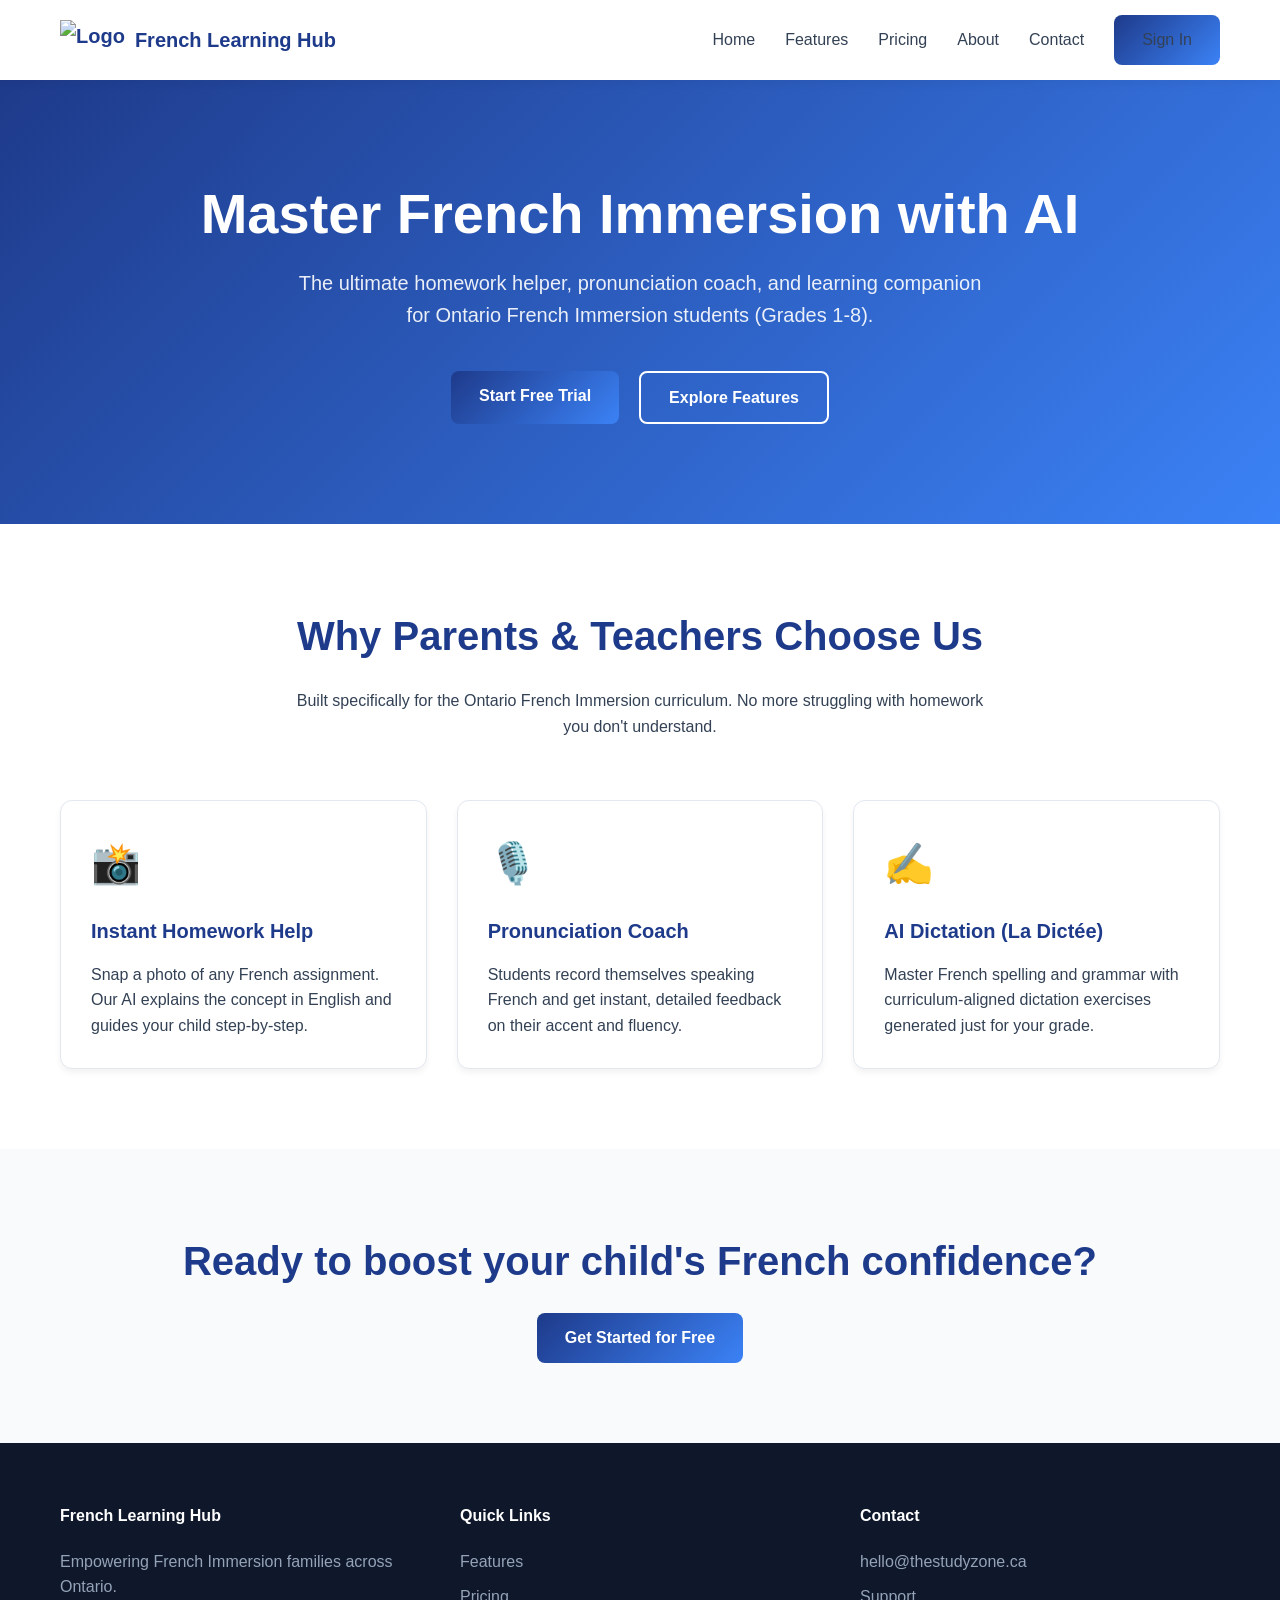
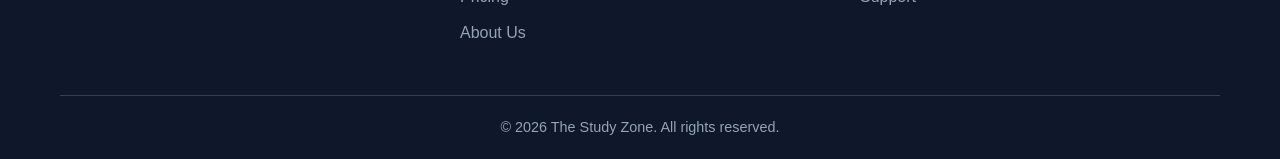
==== public/index.html @ 21591add "Create index.html" ====
<!DOCTYPE html>
<html lang="en">
<head>
    <meta charset="UTF-8">
    <meta name="viewport" content="width=device-width, initial-scale=1.0">
    <title>French Learning Hub | AI French Tutor for Ontario French Immersion | The Study Zone</title>
    <meta name="description" content="Ontario's #1 AI-powered French tutor for French Immersion students in Brampton, Mississauga, Caledon & GTA. Homework help, pronunciation practice, daily quizzes.">
    <link rel="stylesheet" href="css/style.css">
</head>
<body>
    <nav class="navbar">
        <div class="nav-container">
            <a href="index.html" class="logo">
                <img src="logo.png" alt="Logo"> French Learning Hub
            </a>
            <div class="hamburger"><span></span><span></span><span></span></div>
            <ul class="nav-links">
                <li><a href="index.html">Home</a></li>
                <li><a href="features.html">Features</a></li>
                <li><a href="pricing.html">Pricing</a></li>
                <li><a href="about.html">About</a></li>
                <li><a href="contact.html">Contact</a></li>
                <li><a href="https://app.thestudyzone.ca" class="btn btn-primary">Sign In</a></li>
            </ul>
        </div>
    </nav>

    <header class="hero">
        <div class="container">
            <h1>Master French Immersion with AI</h1>
            <p>The ultimate homework helper, pronunciation coach, and learning companion for Ontario French Immersion students (Grades 1-8).</p>
            <div class="hero-buttons">
                <a href="https://app.thestudyzone.ca" class="btn btn-primary">Start Free Trial</a>
                <a href="features.html" class="btn btn-outline">Explore Features</a>
            </div>
        </div>
    </header>

    <section>
        <div class="container">
            <h2 class="section-title">Why Parents & Teachers Choose Us</h2>
            <p class="section-subtitle">Built specifically for the Ontario French Immersion curriculum. No more struggling with homework you don't understand.</p>
            <div class="grid-3">
                <div class="card">
                    <div class="card-icon">📸</div>
                    <h3>Instant Homework Help</h3>
                    <p>Snap a photo of any French assignment. Our AI explains the concept in English and guides your child step-by-step.</p>
                </div>
                <div class="card">
                    <div class="card-icon">🎙️</div>
                    <h3>Pronunciation Coach</h3>
                    <p>Students record themselves speaking French and get instant, detailed feedback on their accent and fluency.</p>
                </div>
                <div class="card">
                    <div class="card-icon">✍️</div>
                    <h3>AI Dictation (La Dictée)</h3>
                    <p>Master French spelling and grammar with curriculum-aligned dictation exercises generated just for your grade.</p>
                </div>
            </div>
        </div>
    </section>

    <section style="background: var(--light);">
        <div class="container text-center">
            <h2 class="section-title">Ready to boost your child's French confidence?</h2>
            <a href="https://app.thestudyzone.ca" class="btn btn-primary">Get Started for Free</a>
        </div>
    </section>

    <footer>
        <div class="container">
            <div class="footer-grid">
                <div class="footer-col">
                    <h4>French Learning Hub</h4>
                    <p style="color: #94a3b8;">Empowering French Immersion families across Ontario.</p>
                </div>
                <div class="footer-col">
                    <h4>Quick Links</h4>
                    <a href="features.html">Features</a>
                    <a href="pricing.html">Pricing</a>
                    <a href="about.html">About Us</a>
                </div>
                <div class="footer-col">
                    <h4>Contact</h4>
                    <a href="mailto:hello@thestudyzone.ca">hello@thestudyzone.ca</a>
                    <a href="contact.html">Support</a>
                </div>
            </div>
            <div class="footer-bottom">
                &copy; 2026 The Study Zone. All rights reserved.
            </div>
        </div>
    </footer>
    <script src="js/main.js"></script>
</body>
</html>
---- public/css/style.css ----
/* public/css/style.css */
:root {
    --primary: #1e3a8a; /* Deep Blue */
    --primary-light: #3b82f6;
    --accent: #f59e0b; /* Gold */
    --dark: #0f172a;
    --text: #334155;
    --light: #f8fafc;
    --white: #ffffff;
    --gradient: linear-gradient(135deg, #1e3a8a 0%, #3b82f6 100%);
}

* { margin: 0; padding: 0; box-sizing: border-box; }
body { font-family: -apple-system, BlinkMacSystemFont, 'Segoe UI', Roboto, sans-serif; line-height: 1.6; color: var(--text); background: var(--white); }
a { text-decoration: none; color: inherit; }
ul { list-style: none; }
img { max-width: 100%; height: auto; }

.container { max-width: 1200px; margin: 0 auto; padding: 0 20px; }
.text-center { text-align: center; }
.btn { display: inline-block; padding: 12px 28px; border-radius: 8px; font-weight: 600; transition: all 0.3s; cursor: pointer; border: none; }
.btn-primary { background: var(--gradient); color: var(--white); }
.btn-primary:hover { transform: translateY(-2px); box-shadow: 0 10px 20px rgba(30, 58, 138, 0.2); }
.btn-outline { background: transparent; border: 2px solid var(--white); color: var(--white); }
.btn-outline:hover { background: var(--white); color: var(--primary); }

/* Navigation */
.navbar { background: var(--white); box-shadow: 0 2px 10px rgba(0,0,0,0.05); position: sticky; top: 0; z-index: 1000; }
.nav-container { display: flex; justify-content: space-between; align-items: center; padding: 15px 20px; max-width: 1200px; margin: 0 auto; }
.logo { display: flex; align-items: center; gap: 10px; font-size: 1.25rem; font-weight: 700; color: var(--primary); }
.logo img { height: 40px; }
.nav-links { display: flex; gap: 30px; align-items: center; }
.nav-links a { font-weight: 500; color: var(--text); transition: color 0.3s; }
.nav-links a:hover { color: var(--primary); }
.hamburger { display: none; flex-direction: column; gap: 5px; cursor: pointer; }
.hamburger span { width: 25px; height: 3px; background: var(--dark); }

/* Hero Section */
.hero { background: var(--gradient); color: var(--white); padding: 100px 20px; text-align: center; }
.hero h1 { font-size: 3.5rem; margin-bottom: 20px; line-height: 1.2; }
.hero p { font-size: 1.25rem; margin-bottom: 40px; opacity: 0.9; max-width: 700px; margin-left: auto; margin-right: auto; }
.hero-buttons { display: flex; gap: 20px; justify-content: center; flex-wrap: wrap; }

/* Sections */
section { padding: 80px 20px; }
.section-title { font-size: 2.5rem; color: var(--primary); text-align: center; margin-bottom: 20px; }
.section-subtitle { text-align: center; color: var(--text); margin-bottom: 60px; max-width: 700px; margin-left: auto; margin-right: auto; }

/* Features Grid */
.grid-3 { display: grid; grid-template-columns: repeat(auto-fit, minmax(300px, 1fr)); gap: 30px; }
.grid-4 { display: grid; grid-template-columns: repeat(auto-fit, minmax(250px, 1fr)); gap: 30px; }
.card { background: var(--white); padding: 30px; border-radius: 12px; box-shadow: 0 4px 6px rgba(0,0,0,0.05); transition: transform 0.3s; border: 1px solid #e2e8f0; }
.card:hover { transform: translateY(-5px); box-shadow: 0 10px 20px rgba(0,0,0,0.1); }
.card-icon { font-size: 2.5rem; margin-bottom: 20px; }
.card h3 { color: var(--primary); margin-bottom: 15px; font-size: 1.25rem; }

/* Pricing */
.pricing-card { text-align: center; padding: 40px 30px; }
.pricing-card.featured { border: 2px solid var(--primary); position: relative; }
.pricing-card.featured::before { content: "Most Popular"; position: absolute; top: -12px; left: 50%; transform: translateX(-50%); background: var(--primary); color: var(--white); padding: 4px 12px; border-radius: 20px; font-size: 0.8rem; font-weight: 600; }
.price { font-size: 2.5rem; font-weight: 700; color: var(--dark); margin: 20px 0; }
.price span { font-size: 1rem; font-weight: 400; color: var(--text); }
.pricing-features { margin: 30px 0; text-align: left; }
.pricing-features li { margin-bottom: 10px; padding-left: 25px; position: relative; }
.pricing-features li::before { content: "✓"; position: absolute; left: 0; color: var(--primary); font-weight: bold; }

/* Footer */
footer { background: var(--dark); color: var(--white); padding: 60px 20px 20px; }
.footer-grid { display: grid; grid-template-columns: repeat(auto-fit, minmax(200px, 1fr)); gap: 40px; margin-bottom: 40px; }
.footer-col h4 { margin-bottom: 20px; color: var(--white); }
.footer-col a { color: #94a3b8; display: block; margin-bottom: 10px; transition: color 0.3s; }
.footer-col a:hover { color: var(--white); }
.footer-bottom { text-align: center; padding-top: 20px; border-top: 1px solid #334155; color: #94a3b8; font-size: 0.9rem; }

/* Responsive */
@media (max-width: 768px) {
    .nav-links { display: none; position: absolute; top: 70px; left: 0; width: 100%; background: var(--white); flex-direction: column; padding: 20px; box-shadow: 0 10px 10px rgba(0,0,0,0.1); }
    .nav-links.active { display: flex; }
    .hamburger { display: flex; }
    .hero h1 { font-size: 2.5rem; }
}
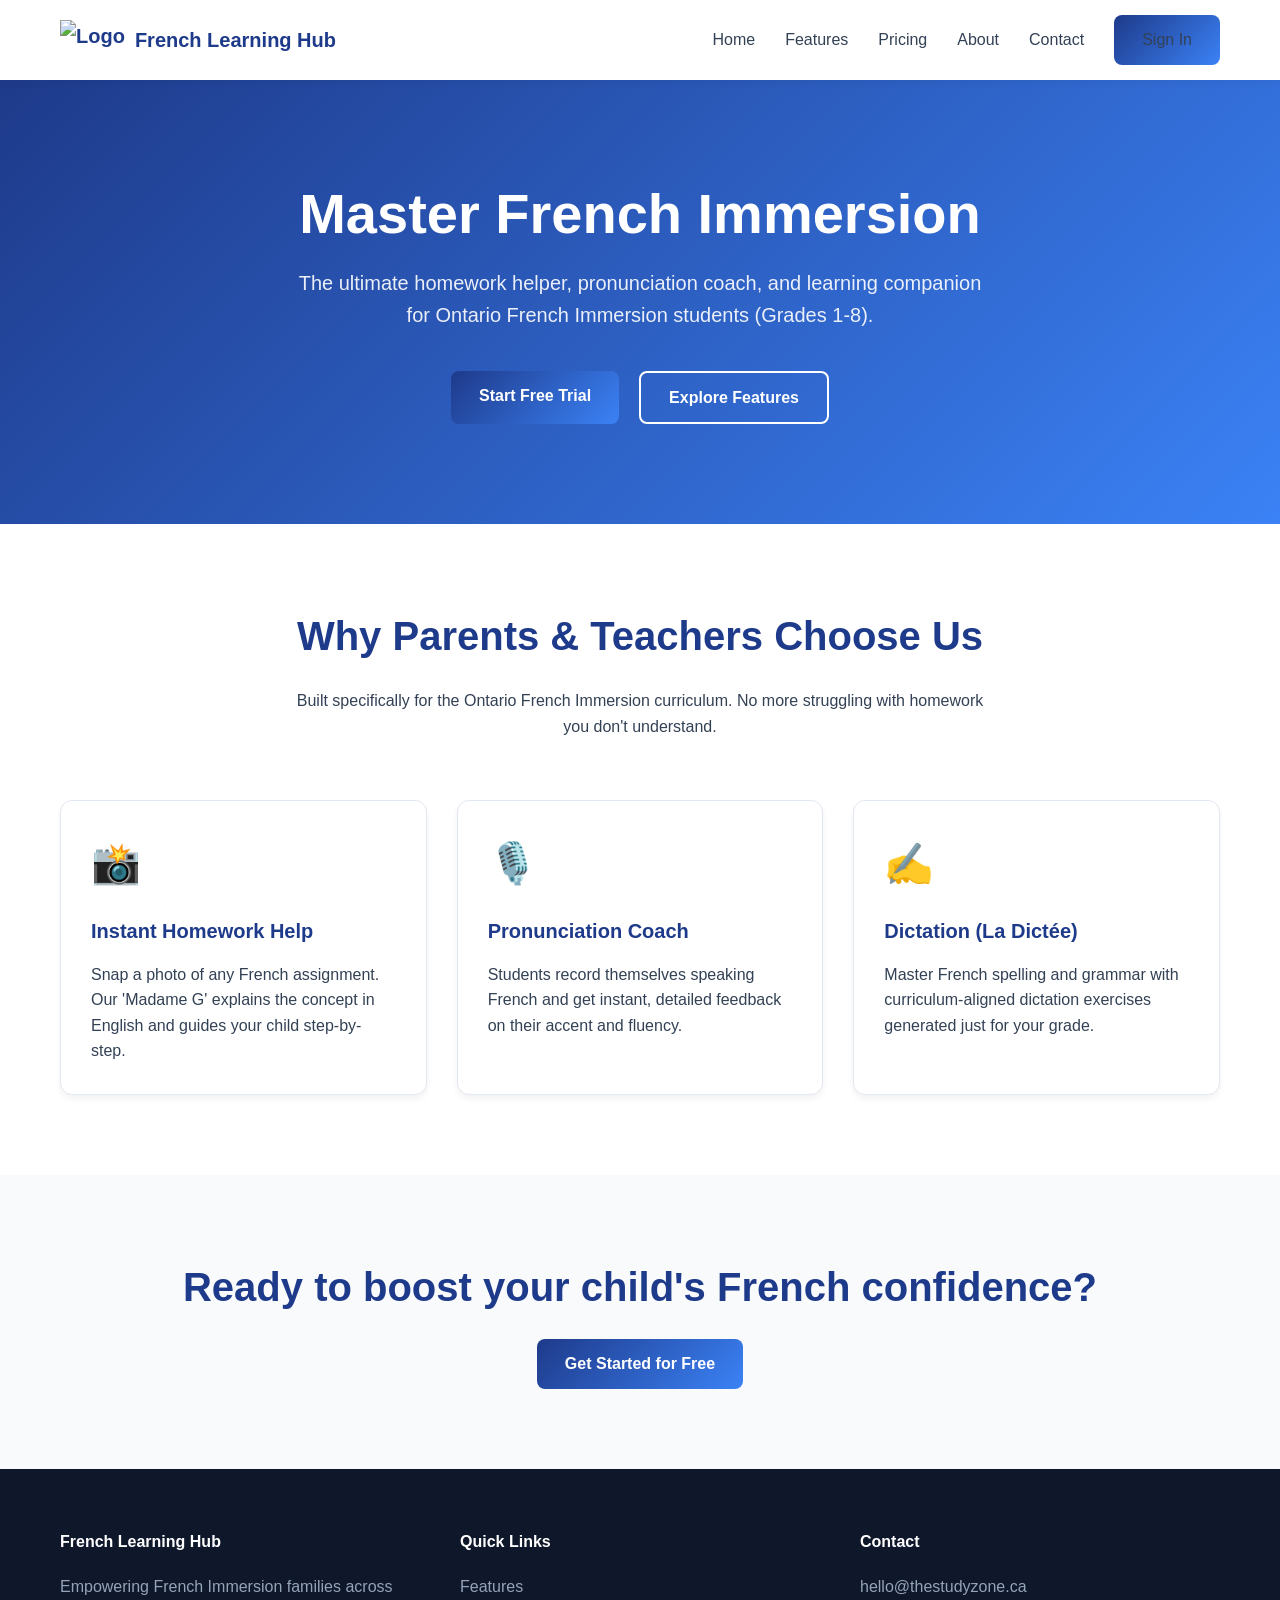
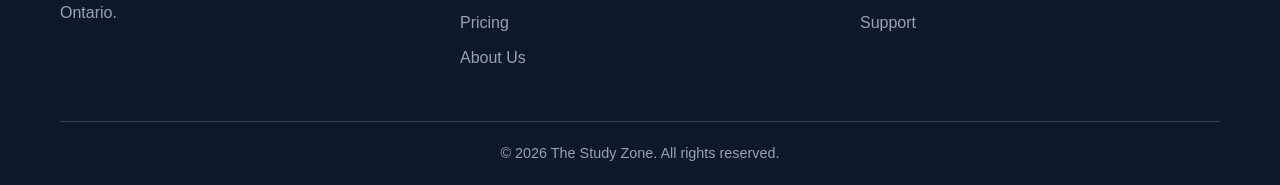
==== commit 1593863b: "Update index.html" ====
--- a/public/index.html
+++ b/public/index.html
@@ -27,7 +27,7 @@
 
     <header class="hero">
         <div class="container">
-            <h1>Master French Immersion with AI</h1>
+            <h1>Master French Immersion</h1>
             <p>The ultimate homework helper, pronunciation coach, and learning companion for Ontario French Immersion students (Grades 1-8).</p>
             <div class="hero-buttons">
                 <a href="https://app.thestudyzone.ca" class="btn btn-primary">Start Free Trial</a>
@@ -44,7 +44,7 @@
                 <div class="card">
                     <div class="card-icon">📸</div>
                     <h3>Instant Homework Help</h3>
-                    <p>Snap a photo of any French assignment. Our AI explains the concept in English and guides your child step-by-step.</p>
+                    <p>Snap a photo of any French assignment. Our 'Madame G' explains the concept in English and guides your child step-by-step.</p>
                 </div>
                 <div class="card">
                     <div class="card-icon">🎙️</div>
@@ -53,7 +53,7 @@
                 </div>
                 <div class="card">
                     <div class="card-icon">✍️</div>
-                    <h3>AI Dictation (La Dictée)</h3>
+                    <h3>Dictation (La Dictée)</h3>
                     <p>Master French spelling and grammar with curriculum-aligned dictation exercises generated just for your grade.</p>
                 </div>
             </div>
